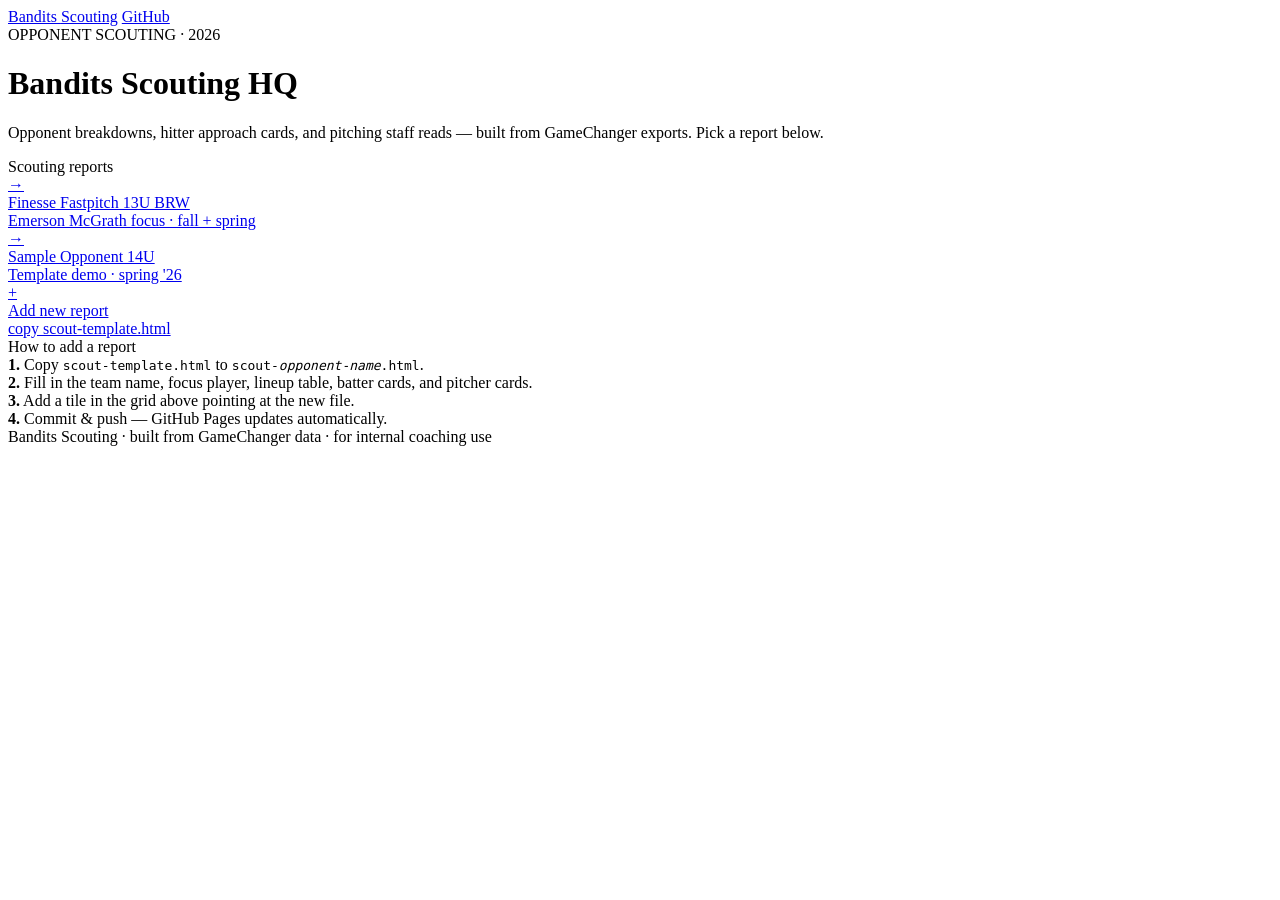
==== index.html @ cfcdbd9a "Add index.html" ====
<!DOCTYPE html>
<html lang="en">
<head>
<meta charset="UTF-8">
<meta name="viewport" content="width=device-width,initial-scale=1.0">
<title>Bandits Scouting</title>
<link href="https://fonts.googleapis.com/css2?family=Inter:wght@400;500;600&family=DM+Mono:wght@400;500&display=swap" rel="stylesheet">
<link rel="stylesheet" href="style.css">
</head>
<body>
<nav class="topbar">
  <a href="index.html" class="logo"><span class="mark"></span>Bandits <span>Scouting</span></a>
  <a href="https://github.com/" class="back">GitHub</a>
</nav>

<header class="hero">
  <div class="badge">OPPONENT SCOUTING · 2026</div>
  <h1>Bandits <span>Scouting</span> HQ</h1>
  <p class="tagline">Opponent breakdowns, hitter approach cards, and pitching staff reads — built from GameChanger exports. Pick a report below.</p>
</header>

<main class="wrap">
  <div class="sl">Scouting reports</div>
  <div class="scout-grid">

    <!-- Finesse 13U BRW -->
    <a class="scout-link" href="scout-finesse-13u-brw.html">
      <span class="arrow">→</span>
      <div class="opp">Finesse Fastpitch 13U BRW</div>
      <div class="meta">Emerson McGrath focus · fall + spring</div>
    </a>

    <!-- Sample / template demo -->
    <a class="scout-link" href="scout-sample.html">
      <span class="arrow">→</span>
      <div class="opp">Sample Opponent 14U</div>
      <div class="meta">Template demo · spring '26</div>
    </a>

    <!-- Duplicate scout-template.html for each new opponent and add a tile here -->
    <a class="scout-link placeholder" href="scout-template.html">
      <span class="arrow">+</span>
      <div class="opp">Add new report</div>
      <div class="meta">copy scout-template.html</div>
    </a>

  </div>

  <div class="sl">How to add a report</div>
  <div class="box">
    <div class="box-item"><strong>1.</strong> Copy <code>scout-template.html</code> to <code>scout-<em>opponent-name</em>.html</code>.</div>
    <div class="box-item"><strong>2.</strong> Fill in the team name, focus player, lineup table, batter cards, and pitcher cards.</div>
    <div class="box-item"><strong>3.</strong> Add a tile in the grid above pointing at the new file.</div>
    <div class="box-item"><strong>4.</strong> Commit &amp; push — GitHub Pages updates automatically.</div>
  </div>
</main>

<footer class="foot">
  Bandits Scouting · built from GameChanger data · for internal coaching use
</footer>
</body>
</html>
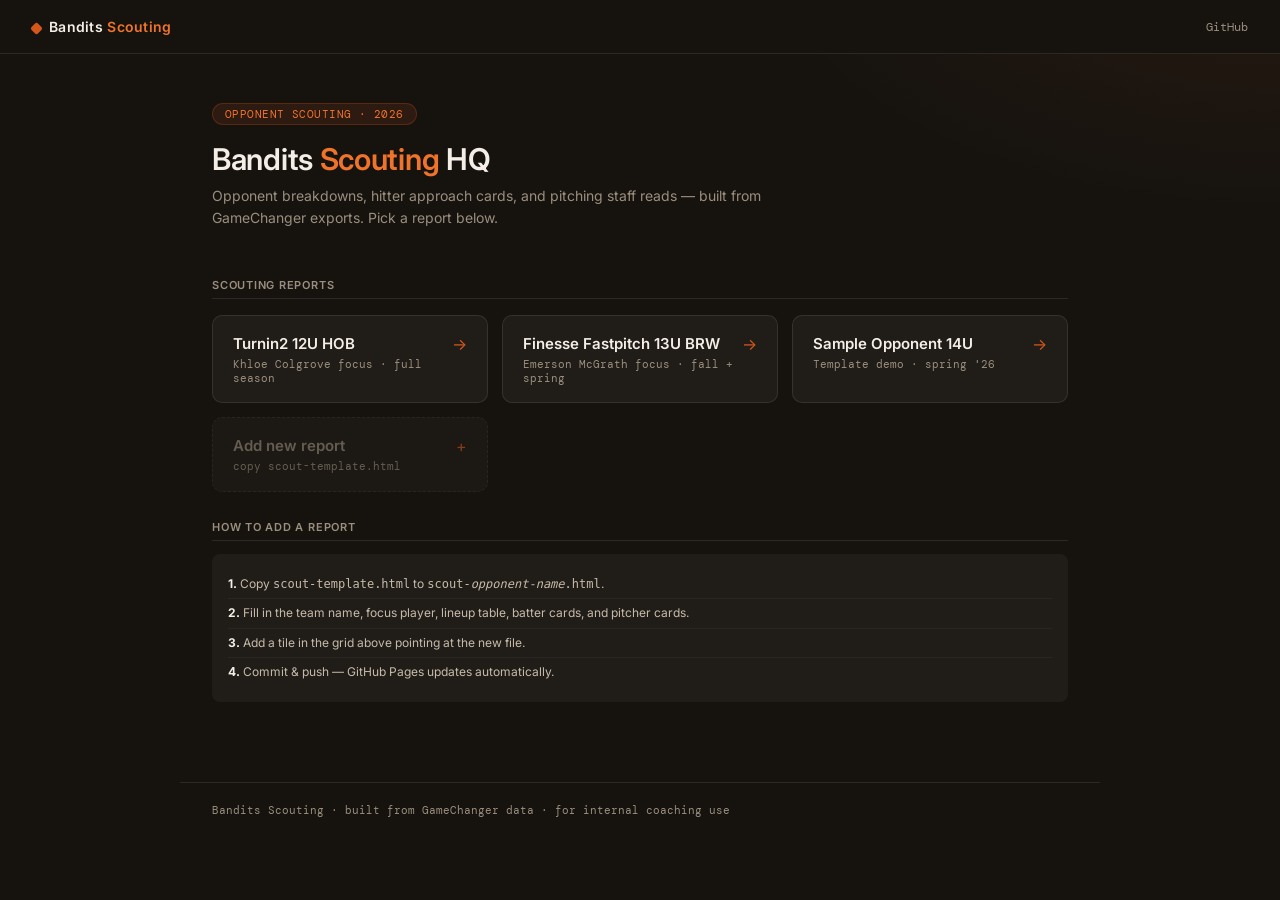
==== commit 64ca5dc8: "Link Turnin2 12U HOB report on index" ====
--- a/index.html
+++ b/index.html
@@ -22,6 +22,13 @@
 <main class="wrap">
   <div class="sl">Scouting reports</div>
   <div class="scout-grid">
+
+    <!-- Turnin2 12U HOB -->
+    <a class="scout-link" href="scout-turnin2-12u-hob.html">
+      <span class="arrow">→</span>
+      <div class="opp">Turnin2 12U HOB</div>
+      <div class="meta">Khloe Colgrove focus · full season</div>
+    </a>
 
     <!-- Finesse 13U BRW -->
     <a class="scout-link" href="scout-finesse-13u-brw.html">
--- a/style.css
+++ b/style.css
@@ -0,0 +1,170 @@
+/* ===========================================================
+   Bandits Scouting — shared theme
+   Burnt orange + charcoal
+   =========================================================== */
+:root{
+  --bg:#16130F;          /* deep charcoal-brown */
+  --bg-2:#1F1B16;        /* panel charcoal */
+  --surface:rgba(255,255,255,.045);
+  --surface-2:rgba(255,255,255,.07);
+  --line:rgba(255,255,255,.09);
+  --ink:#F4EEE6;         /* warm off-white */
+  --muted:#9A8E7E;       /* warm grey */
+  --orange:#D4561B;      /* burnt orange */
+  --orange-bright:#F0732B;
+  --orange-soft:rgba(212,86,27,.12);
+  --green:#3FA66B;
+  --red:#D24B45;
+  --blue:#4F86C6;
+  --gold:#E0A03C;
+  --radius:10px;
+  --mono:'DM Mono',ui-monospace,monospace;
+  --sans:'Inter',system-ui,-apple-system,sans-serif;
+}
+*{box-sizing:border-box;margin:0;padding:0;}
+body{font-family:var(--sans);background:var(--bg);color:var(--ink);min-height:100vh;
+  background-image:radial-gradient(900px 500px at 100% -10%,rgba(212,86,27,.10),transparent 60%);}
+
+/* top bar */
+.topbar{display:flex;align-items:center;justify-content:space-between;padding:0 2rem;height:54px;
+  border-bottom:1px solid var(--line);position:sticky;top:0;background:var(--bg);z-index:100;}
+.logo{font-size:14px;font-weight:600;color:var(--ink);text-decoration:none;letter-spacing:.02em;}
+.logo span{color:var(--orange-bright);}
+.logo .mark{display:inline-block;width:9px;height:9px;background:var(--orange);border-radius:2px;
+  transform:rotate(45deg);margin-right:8px;vertical-align:middle;}
+.back{font-size:12px;color:var(--muted);text-decoration:none;font-family:var(--mono);}
+.back:hover{color:var(--orange-bright);}
+
+/* headings */
+h1{font-size:22px;font-weight:600;margin-bottom:.3rem;letter-spacing:-.01em;}
+h1 span{color:var(--orange-bright);}
+.sub{font-size:13px;color:var(--muted);margin-bottom:1.5rem;}
+.sl{font-size:11px;font-weight:600;text-transform:uppercase;letter-spacing:.07em;color:var(--muted);
+  margin:1.75rem 0 .8rem;padding-bottom:.4rem;border-bottom:1px solid var(--line);}
+.sl:first-child{margin-top:0;}
+
+/* tabs */
+.tabs{display:flex;border-bottom:1px solid var(--line);position:sticky;top:54px;background:var(--bg);
+  z-index:90;padding:0 2rem;overflow-x:auto;}
+.tab{padding:11px 16px;font-size:13px;cursor:pointer;color:var(--muted);border:none;background:none;
+  border-bottom:2px solid transparent;font-family:var(--sans);white-space:nowrap;}
+.tab.active{color:var(--orange-bright);border-bottom-color:var(--orange);}
+
+/* sections / layout */
+.section{display:none;max-width:920px;margin:0 auto;padding:2rem;}
+.section.active{display:block;}
+.wrap{max-width:920px;margin:0 auto;padding:2rem;}
+
+/* metric cards */
+.mg{display:grid;grid-template-columns:repeat(auto-fit,minmax(110px,1fr));gap:8px;margin-bottom:1.25rem;}
+.mc{background:var(--surface);border-radius:8px;padding:11px 13px;}
+.mc .l{font-size:11px;color:var(--muted);margin-bottom:3px;text-transform:uppercase;letter-spacing:.04em;}
+.mc .v{font-size:19px;font-weight:600;font-family:var(--mono);}
+.mc .s{font-size:10px;color:var(--muted);margin-top:2px;}
+
+/* alert / callout */
+.alert{background:var(--orange-soft);border:1px solid rgba(212,86,27,.28);border-radius:8px;
+  padding:.9rem 1.1rem;margin-bottom:1.25rem;}
+.alert-title{font-size:12px;font-weight:600;color:var(--orange-bright);text-transform:uppercase;
+  letter-spacing:.05em;margin-bottom:.5rem;}
+.alert-body{font-size:12px;color:#C7BAA9;line-height:1.7;}
+.alert-body strong{color:var(--ink);}
+
+/* featured player block */
+.feat{background:linear-gradient(135deg,rgba(212,86,27,.14),rgba(79,134,198,.05));
+  border:1px solid rgba(212,86,27,.32);border-radius:12px;padding:1.25rem 1.4rem;margin-bottom:1.5rem;}
+.feat-name{font-size:18px;font-weight:600;margin-bottom:.15rem;}
+.feat-name span{color:var(--orange-bright);}
+.feat-tag{font-size:11px;font-family:var(--mono);color:var(--muted);text-transform:uppercase;
+  letter-spacing:.05em;margin-bottom:.9rem;}
+.split-grid{display:grid;grid-template-columns:1fr 1fr;gap:10px;margin-top:.5rem;}
+.split-card{background:var(--surface);border-radius:8px;padding:.85rem 1rem;}
+.split-card .sct{font-size:10px;font-weight:600;text-transform:uppercase;letter-spacing:.06em;
+  color:var(--muted);margin-bottom:.6rem;}
+.split-card .sct.now{color:var(--green);}
+.split-card .sct.prev{color:var(--blue);}
+
+/* hitter / threat cards */
+.hc{background:var(--surface);border:1px solid var(--line);border-radius:var(--radius);
+  overflow:hidden;margin-bottom:10px;}
+.hc-hdr{display:grid;grid-template-columns:1fr auto;gap:12px;align-items:center;
+  padding:.85rem 1.25rem;border-bottom:1px solid var(--line);}
+.hc-name{font-size:14px;font-weight:600;}
+.hc-pos{font-size:11px;color:var(--muted);margin-top:2px;}
+.hc-t{font-size:22px;font-weight:600;font-family:var(--mono);text-align:right;}
+.hc-tl{font-size:10px;color:var(--muted);text-align:right;text-transform:uppercase;letter-spacing:.04em;}
+.hc-body{padding:.85rem 1.25rem;}
+.sg{display:grid;grid-template-columns:1fr 1fr;gap:1rem;margin-bottom:.75rem;}
+.sr{display:flex;justify-content:space-between;padding:3px 0;border-bottom:1px solid rgba(255,255,255,.04);
+  font-size:12px;}
+.sr:last-child{border-bottom:none;}
+.sl2{color:var(--muted);}
+.sv{font-weight:600;font-family:var(--mono);}
+
+/* pills */
+.pill{display:inline-block;font-size:10px;font-weight:600;padding:2px 8px;border-radius:4px;margin:2px 2px 0 0;}
+.pr{background:rgba(210,75,69,.2);color:var(--red);}
+.pg{background:rgba(63,166,107,.16);color:var(--green);}
+.pw{background:rgba(212,86,27,.18);color:var(--orange-bright);}
+.pb{background:rgba(79,134,198,.16);color:var(--blue);}
+
+/* approach box */
+.approach{background:var(--orange-soft);border:1px solid rgba(212,86,27,.22);border-radius:6px;
+  padding:.65rem .9rem;font-size:12px;color:var(--ink);line-height:1.65;margin-top:.75rem;}
+.al{font-size:10px;font-weight:600;text-transform:uppercase;letter-spacing:.06em;
+  color:var(--orange-bright);margin-bottom:3px;}
+
+/* generic box list */
+.box{background:var(--surface);border-radius:8px;padding:1rem;margin-bottom:1rem;}
+.box-item{font-size:12px;color:#C7BAA9;line-height:1.7;padding:4px 0;border-bottom:1px solid rgba(255,255,255,.04);}
+.box-item:last-child{border-bottom:none;}
+.box-item strong{color:var(--ink);}
+
+/* lineup table */
+.lineup-table{width:100%;border-collapse:collapse;font-size:12px;background:var(--surface);
+  border-radius:8px;overflow:hidden;}
+.lineup-table th{text-align:left;padding:7px 10px;font-size:11px;color:var(--muted);
+  border-bottom:1px solid var(--line);font-weight:500;text-transform:uppercase;letter-spacing:.04em;}
+.lineup-table th:not(:first-child){text-align:right;}
+.lineup-table td{padding:6px 10px;border-bottom:1px solid rgba(255,255,255,.04);}
+.lineup-table td:not(:first-child){text-align:right;font-family:var(--mono);}
+.lineup-table tr:last-child td{border-bottom:none;}
+.lineup-table tr:hover td{background:rgba(255,255,255,.03);}
+
+/* staff cards */
+.staff-grid{display:grid;grid-template-columns:repeat(auto-fill,minmax(175px,1fr));gap:8px;margin-bottom:1.25rem;}
+.staff-card{background:rgba(210,75,69,.06);border:1px solid rgba(210,75,69,.18);border-radius:8px;padding:.85rem 1rem;}
+.staff-name{font-size:13px;font-weight:600;margin-bottom:.4rem;}
+.staff-stat{font-family:var(--mono);font-size:22px;font-weight:500;color:var(--red);line-height:1;}
+.staff-sub{font-size:11px;color:var(--muted);margin-top:3px;line-height:1.5;}
+
+/* index scout grid */
+.scout-grid{display:grid;grid-template-columns:repeat(auto-fill,minmax(240px,1fr));gap:14px;margin-top:1rem;}
+.scout-link{display:block;text-decoration:none;background:var(--surface);border:1px solid var(--line);
+  border-radius:var(--radius);padding:1.1rem 1.25rem;transition:border-color .15s,transform .15s,background .15s;}
+.scout-link:hover{border-color:rgba(212,86,27,.5);background:var(--surface-2);transform:translateY(-2px);}
+.scout-link .opp{font-size:15px;font-weight:600;color:var(--ink);margin-bottom:.25rem;}
+.scout-link .meta{font-size:11px;color:var(--muted);font-family:var(--mono);}
+.scout-link .arrow{float:right;color:var(--orange);font-size:16px;}
+.placeholder{border-style:dashed;opacity:.6;}
+.placeholder .opp{color:var(--muted);}
+
+/* hero (index) */
+.hero{padding:3rem 2rem 1rem;max-width:920px;margin:0 auto;}
+.hero h1{font-size:30px;margin-bottom:.5rem;}
+.hero .tagline{font-size:14px;color:var(--muted);max-width:560px;line-height:1.6;}
+.badge{display:inline-block;font-family:var(--mono);font-size:11px;color:var(--orange-bright);
+  background:var(--orange-soft);border:1px solid rgba(212,86,27,.25);border-radius:20px;
+  padding:3px 12px;margin-bottom:1rem;letter-spacing:.04em;}
+
+.note{font-size:11px;color:var(--muted);font-style:italic;margin-top:.5rem;line-height:1.6;}
+.foot{max-width:920px;margin:2rem auto 3rem;padding:1.25rem 2rem 0;border-top:1px solid var(--line);
+  font-size:11px;color:var(--muted);font-family:var(--mono);}
+
+@media(max-width:600px){
+  .sg,.split-grid{grid-template-columns:1fr;}
+  .section,.wrap,.hero{padding:1.25rem 1rem;}
+  .tabs{padding:0 1rem;}
+  .mg{grid-template-columns:repeat(2,1fr);}
+  .hero h1{font-size:24px;}
+}
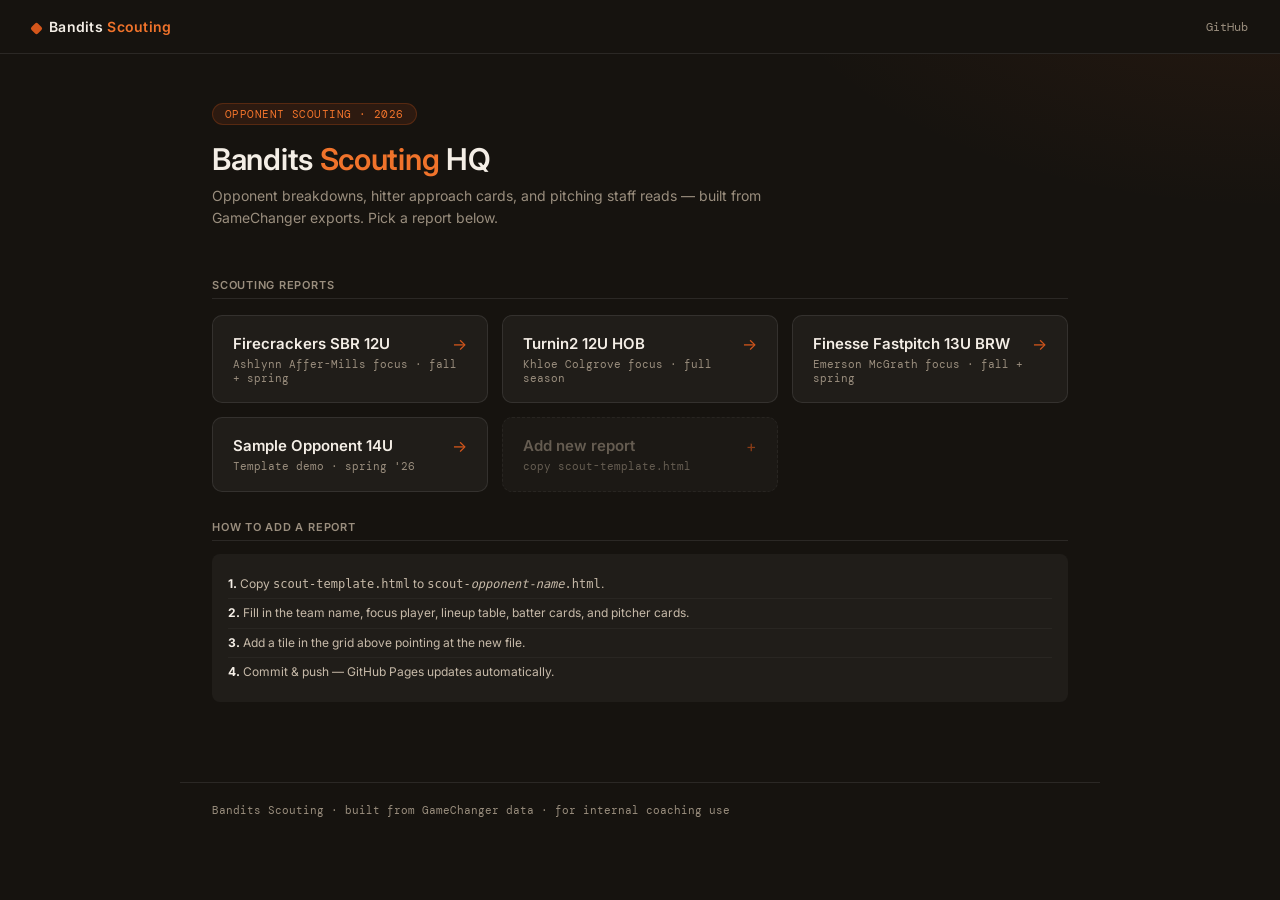
==== commit 2ef7a7a3: "Link Firecrackers SBR 12U report on index" ====
--- a/index.html
+++ b/index.html
@@ -22,6 +22,13 @@
 <main class="wrap">
   <div class="sl">Scouting reports</div>
   <div class="scout-grid">
+
+    <!-- Firecrackers SBR 12U -->
+    <a class="scout-link" href="scout-firecrackers-sbr-12u.html">
+      <span class="arrow">→</span>
+      <div class="opp">Firecrackers SBR 12U</div>
+      <div class="meta">Ashlynn Affer-Mills focus · fall + spring</div>
+    </a>
 
     <!-- Turnin2 12U HOB -->
     <a class="scout-link" href="scout-turnin2-12u-hob.html">
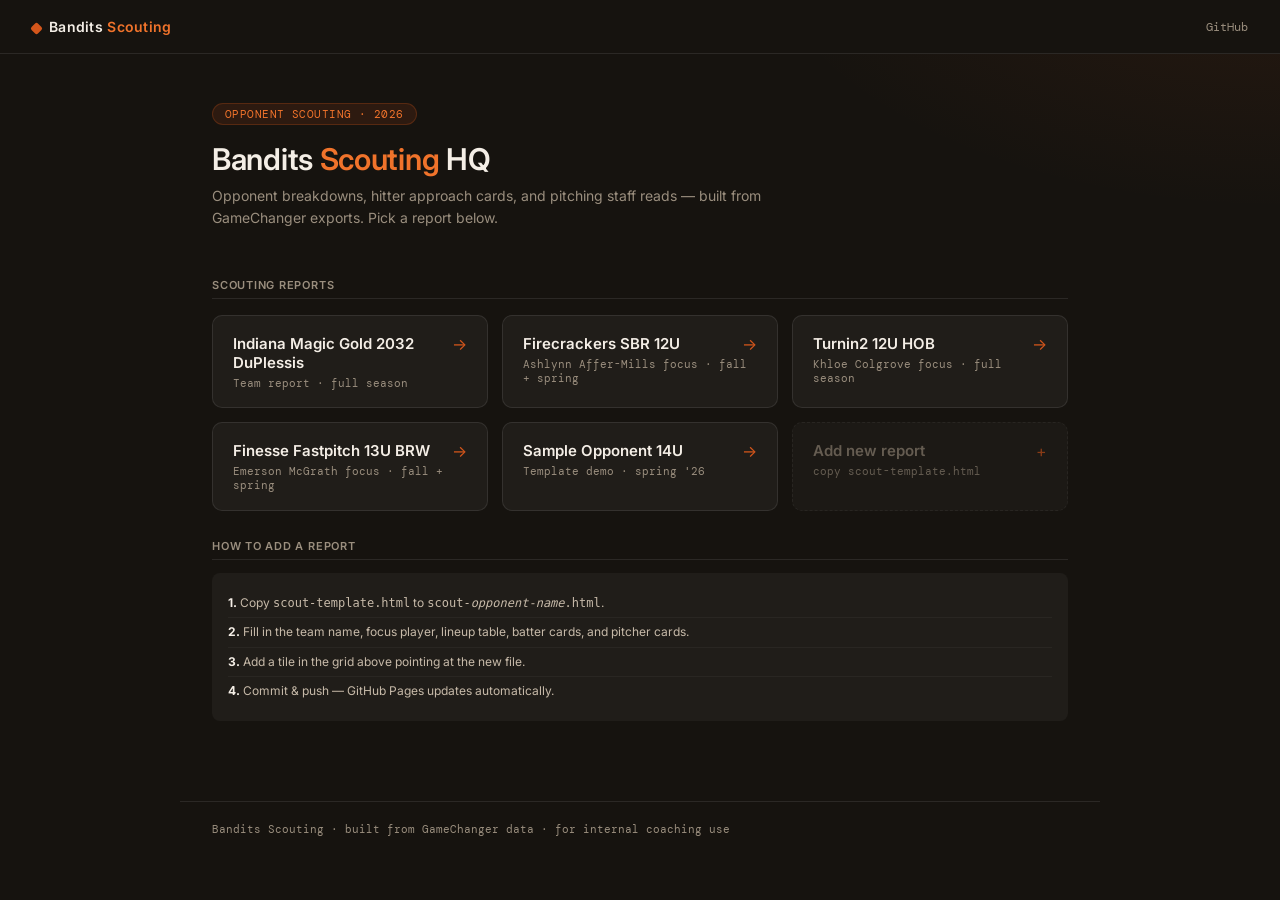
==== commit b8e615ad: "Link IMG Gold 2032 DuPlessis report on index" ====
--- a/index.html
+++ b/index.html
@@ -22,6 +22,13 @@
 <main class="wrap">
   <div class="sl">Scouting reports</div>
   <div class="scout-grid">
+
+    <!-- Indiana Magic Gold 2032 DuPlessis -->
+    <a class="scout-link" href="scout-img-gold-2032-duplessis.html">
+      <span class="arrow">→</span>
+      <div class="opp">Indiana Magic Gold 2032 DuPlessis</div>
+      <div class="meta">Team report · full season</div>
+    </a>
 
     <!-- Firecrackers SBR 12U -->
     <a class="scout-link" href="scout-firecrackers-sbr-12u.html">
